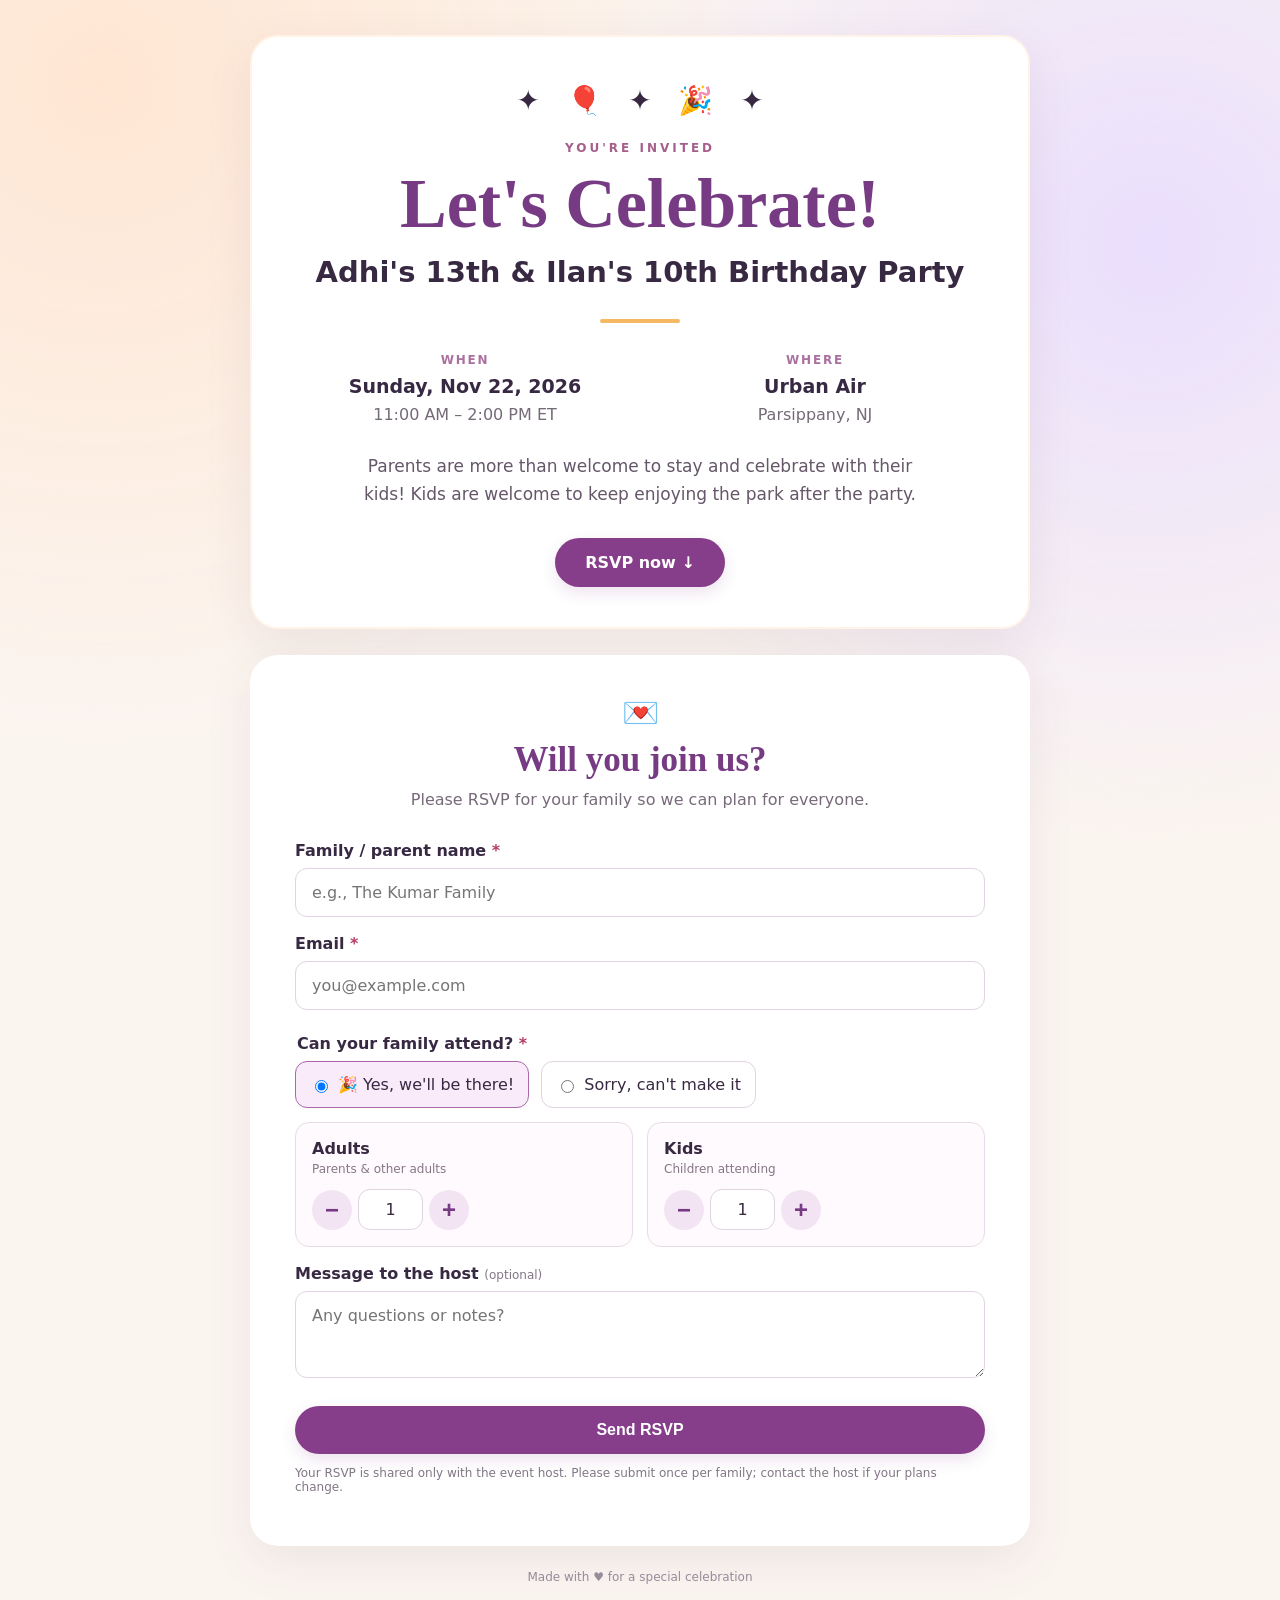
==== index.html @ 67646686 "Birthday invitation and RSVP page Co-Authored-By: Claude Opus 5.5 <noreply@anthropic.com>" ====
<!doctype html>
<html lang="en"><head><meta charset="utf-8"><meta name="viewport" content="width=device-width,initial-scale=1"><meta name="theme-color" content="#fbf5f0"><meta name="description" content="Join us for a birthday celebration! RSVP with adult and child headcounts."><title>You're Invited! 🎉</title><link rel="stylesheet" href="styles.css"></head>
<body><main class="shell"><section class="invite" aria-labelledby="headline"><div class="confetti" aria-hidden="true">✦ &nbsp; 🎈 &nbsp; ✦ &nbsp; 🎉 &nbsp; ✦</div><p class="eyebrow">YOU'RE INVITED</p><h1 id="headline">Let's Celebrate!</h1><p class="lead" id="partyName">A Birthday Party</p><div class="rule"></div><div class="facts"><div><span class="fact-label">WHEN</span><strong id="partyDate">Date coming soon</strong><span id="partyTime">11:00 AM – 1:00 PM ET</span></div><div><span class="fact-label">WHERE</span><strong id="partyVenue">Venue coming soon</strong><span id="partyAddress"></span></div></div><p class="welcome">Parents are more than welcome to stay and celebrate with their kids! Kids are welcome to keep enjoying the park after the party.</p><div class="actions"><a class="button" href="#rsvp">RSVP now ↓</a></div></section>
<section class="panel" id="rsvp" aria-labelledby="rsvpTitle"><div class="panel-heading"><span aria-hidden="true">💌</span><h2 id="rsvpTitle">Will you join us?</h2><p>Please RSVP for your family so we can plan for everyone.</p></div><div id="setupNotice" class="notice" hidden>The host is still setting up online RSVPs. Please check back soon.</div><form id="rsvpForm" novalidate><label for="family">Family / parent name <span class="required">*</span></label><input id="family" name="family" maxlength="100" autocomplete="name" placeholder="e.g., The Kumar Family" required><label for="email">Email <span class="required">*</span></label><input id="email" name="email" type="email" maxlength="254" autocomplete="email" placeholder="you@example.com" required><fieldset><legend>Can your family attend? <span class="required">*</span></legend><div class="choice-row"><label class="choice"><input type="radio" name="attending" value="yes" checked> 🎉 Yes, we'll be there!</label><label class="choice"><input type="radio" name="attending" value="no"> Sorry, can't make it</label></div></fieldset><div class="count-grid" id="counts"><div class="count-box"><label for="adults">Adults</label><p>Parents & other adults</p><div class="stepper"><button type="button" data-target="adults" data-change="-1" aria-label="Remove one adult">−</button><input id="adults" name="adults" type="number" min="0" max="30" step="1" value="1" inputmode="numeric" required><button type="button" data-target="adults" data-change="1" aria-label="Add one adult">+</button></div></div><div class="count-box"><label for="kids">Kids</label><p>Children attending</p><div class="stepper"><button type="button" data-target="kids" data-change="-1" aria-label="Remove one child">−</button><input id="kids" name="kids" type="number" min="0" max="30" step="1" value="1" inputmode="numeric" required><button type="button" data-target="kids" data-change="1" aria-label="Add one child">+</button></div></div></div><label for="note">Message to the host <span class="optional">(optional)</span></label><textarea id="note" name="note" rows="3" maxlength="500" placeholder="Any questions or notes?"></textarea><button class="button submit" id="submitBtn" type="submit">Send RSVP</button><div id="status" class="status" role="status" aria-live="polite"></div><p class="privacy">Your RSVP is shared only with the event host. Please submit once per family; contact the host if your plans change.</p></form><div id="success" class="success" hidden tabindex="-1"><div class="success-icon">🎉</div><h3>You're all set!</h3><p id="successMessage"></p><p class="fine">Need to change your response? Contact the host so they can update the guest list.</p></div></section><footer>Made with ♥ for a special celebration</footer></main><script src="config.js"></script><script src="app.js"></script></body></html>
---- styles.css ----
:root{font-family:ui-rounded,"Avenir Next",Avenir,system-ui,-apple-system,sans-serif;color:#382943;background:#fbf5f0;font-synthesis:none}*{box-sizing:border-box}html{scroll-behavior:smooth}body{margin:0;background:radial-gradient(circle at 8% 5%,#ffe6d3,transparent 34%),radial-gradient(circle at 90% 15%,#eadffd,transparent 33%),#fbf5f0}.shell{max-width:820px;margin:auto;padding:35px 20px 18px}.invite,.panel{box-shadow:0 16px 50px #4b235014;background:#fff;border-radius:28px}.invite{text-align:center;padding:47px 48px 40px;border:2px solid #fff4e7}.confetti{font-size:28px;margin-bottom:24px}.eyebrow{letter-spacing:.25em;font-weight:800;font-size:12px;color:#a65f8c}.invite h1{font-family:Georgia,serif;font-size:clamp(42px,7vw,70px);line-height:1.05;color:#773b84;margin:10px 0}.lead{font-size:clamp(22px,3vw,29px);font-weight:700;margin:14px 0}.rule{width:80px;height:4px;border-radius:10px;background:#f6b862;margin:30px auto}.facts{display:grid;grid-template-columns:1fr 1fr;gap:20px;margin-bottom:28px}.facts>div{display:flex;flex-direction:column;gap:8px;align-items:center}.fact-label{font-size:12px;letter-spacing:.15em;color:#aa709f;font-weight:800}.facts strong{font-size:19px}.facts span:last-child{color:#756a77}.welcome{max-width:570px;margin:22px auto 29px;font-size:17px;line-height:1.7;color:#655769}.button{display:inline-block;cursor:pointer;border:none;border-radius:100px;padding:15px 30px;background:#873e8a;color:#fff;text-decoration:none;font-weight:800;font-size:16px;box-shadow:0 6px 15px #873e8a24}.button:hover{background:#733277}.button:disabled{opacity:.6;cursor:wait}.panel{margin-top:26px;padding:40px 45px}.panel-heading{text-align:center;margin-bottom:32px}.panel-heading>span{font-size:30px}.panel h2{font-family:Georgia,serif;font-size:35px;color:#773b84;margin:10px 0}.panel-heading p{color:#776a79;margin:0}form>label,fieldset legend,.count-box label{display:block;font-weight:800;margin:17px 0 8px}input:not([type=radio]),textarea{font:inherit;color:inherit;width:100%;padding:14px 16px;border:1.5px solid #dfd4e0;border-radius:12px;background:#fff}input:focus-visible,textarea:focus-visible,button:focus-visible,a:focus-visible{outline:3px solid #df9cce;outline-offset:2px}fieldset{border:0;padding:0;margin:24px 0 14px}.choice-row{display:flex;flex-wrap:wrap;gap:12px}.choice{display:flex;align-items:center;gap:7px;border:1.5px solid #dfd4e0;padding:13px 14px;border-radius:12px;cursor:pointer}.choice:has(input:checked){background:#f9ebf9;border-color:#a968aa}.count-grid{display:grid;grid-template-columns:1fr 1fr;gap:14px}.count-box{border:1px solid #e8dbe8;background:#fffafd;border-radius:14px;padding:16px}.count-box label{margin:0 0 4px}.count-box p{margin:0 0 13px;color:#857686;font-size:12px}.stepper{display:flex;align-items:center;gap:6px}.stepper button{width:40px;height:40px;border-radius:50%;border:0;background:#f3e4f3;color:#773b84;font-weight:800;font-size:24px;cursor:pointer}.stepper input{width:65px!important;text-align:center;padding:10px 2px!important;-moz-appearance:textfield}.stepper input::-webkit-inner-spin-button,.stepper input::-webkit-outer-spin-button{-webkit-appearance:none;margin:0}.optional,.privacy,.fine{color:#827685;font-size:12px;font-weight:400}.required{color:#b33d63}.submit{width:100%;margin-top:24px}.status{margin-top:12px;text-align:center}.status.error{color:#a12046}.notice{background:#fff0d7;border-radius:12px;padding:14px;margin-bottom:20px}.success{text-align:center;padding:35px 8px}.success-icon{font-size:52px}.success h3{font-family:Georgia,serif;font-size:34px;color:#773b84}footer{text-align:center;color:#998a9a;font-size:12px;padding:24px}@media(max-width:580px){.shell{padding:12px}.invite{padding:33px 20px}.panel{padding:30px 21px}.facts{grid-template-columns:1fr;gap:24px}.count-grid{gap:8px}.count-box{padding:12px}.choice-row{flex-direction:column}.choice{width:100%}.panel h2{font-size:30px}}
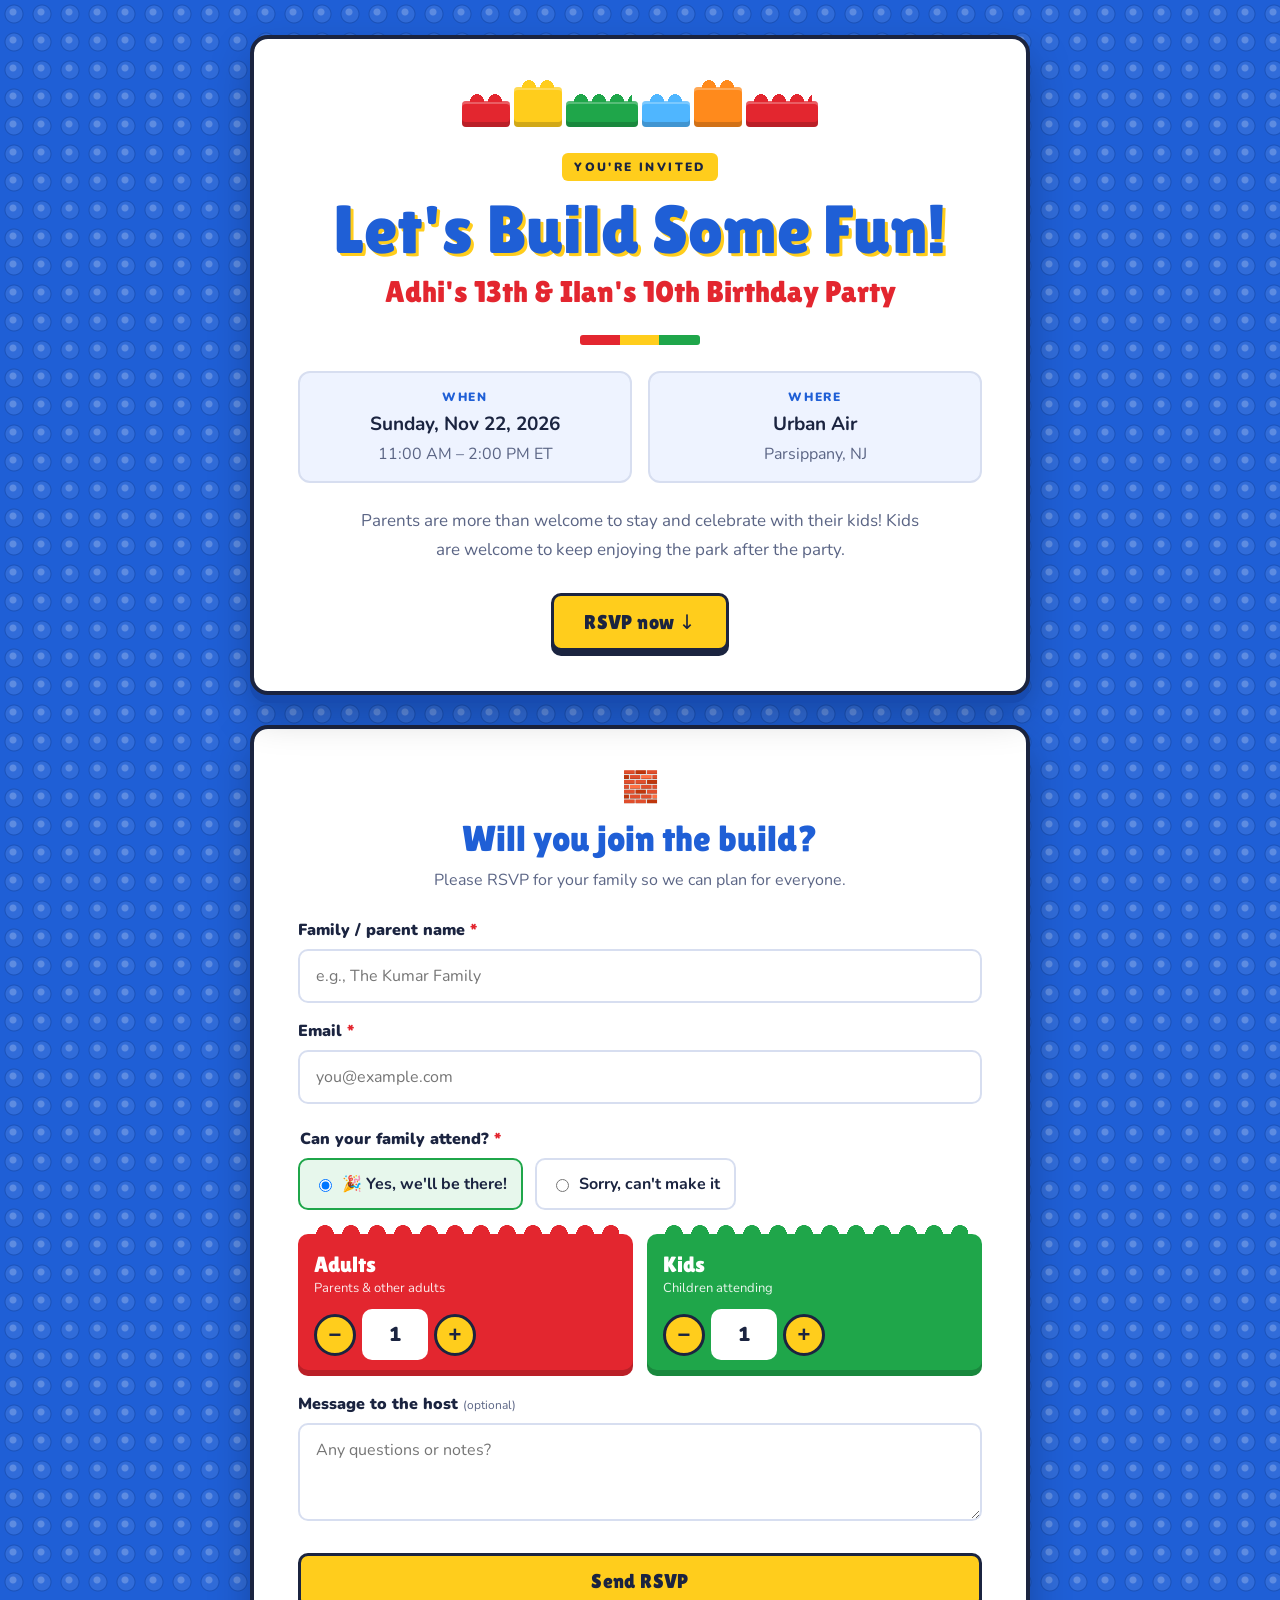
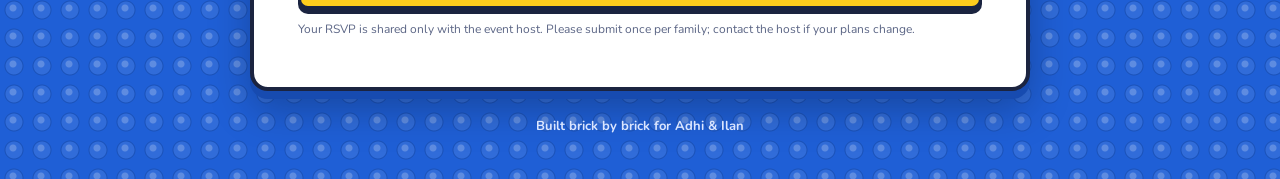
==== commit c1aefdde: "Blue building-brick theme Co-Authored-By: Claude Opus 5.5 <noreply@anthropic.com>" ====
--- a/index.html
+++ b/index.html
@@ -1,4 +1,4 @@
 <!doctype html>
-<html lang="en"><head><meta charset="utf-8"><meta name="viewport" content="width=device-width,initial-scale=1"><meta name="theme-color" content="#fbf5f0"><meta name="description" content="Join us for a birthday celebration! RSVP with adult and child headcounts."><title>You're Invited! 🎉</title><link rel="stylesheet" href="styles.css"></head>
-<body><main class="shell"><section class="invite" aria-labelledby="headline"><div class="confetti" aria-hidden="true">✦ &nbsp; 🎈 &nbsp; ✦ &nbsp; 🎉 &nbsp; ✦</div><p class="eyebrow">YOU'RE INVITED</p><h1 id="headline">Let's Celebrate!</h1><p class="lead" id="partyName">A Birthday Party</p><div class="rule"></div><div class="facts"><div><span class="fact-label">WHEN</span><strong id="partyDate">Date coming soon</strong><span id="partyTime">11:00 AM – 1:00 PM ET</span></div><div><span class="fact-label">WHERE</span><strong id="partyVenue">Venue coming soon</strong><span id="partyAddress"></span></div></div><p class="welcome">Parents are more than welcome to stay and celebrate with their kids! Kids are welcome to keep enjoying the park after the party.</p><div class="actions"><a class="button" href="#rsvp">RSVP now ↓</a></div></section>
-<section class="panel" id="rsvp" aria-labelledby="rsvpTitle"><div class="panel-heading"><span aria-hidden="true">💌</span><h2 id="rsvpTitle">Will you join us?</h2><p>Please RSVP for your family so we can plan for everyone.</p></div><div id="setupNotice" class="notice" hidden>The host is still setting up online RSVPs. Please check back soon.</div><form id="rsvpForm" novalidate><label for="family">Family / parent name <span class="required">*</span></label><input id="family" name="family" maxlength="100" autocomplete="name" placeholder="e.g., The Kumar Family" required><label for="email">Email <span class="required">*</span></label><input id="email" name="email" type="email" maxlength="254" autocomplete="email" placeholder="you@example.com" required><fieldset><legend>Can your family attend? <span class="required">*</span></legend><div class="choice-row"><label class="choice"><input type="radio" name="attending" value="yes" checked> 🎉 Yes, we'll be there!</label><label class="choice"><input type="radio" name="attending" value="no"> Sorry, can't make it</label></div></fieldset><div class="count-grid" id="counts"><div class="count-box"><label for="adults">Adults</label><p>Parents & other adults</p><div class="stepper"><button type="button" data-target="adults" data-change="-1" aria-label="Remove one adult">−</button><input id="adults" name="adults" type="number" min="0" max="30" step="1" value="1" inputmode="numeric" required><button type="button" data-target="adults" data-change="1" aria-label="Add one adult">+</button></div></div><div class="count-box"><label for="kids">Kids</label><p>Children attending</p><div class="stepper"><button type="button" data-target="kids" data-change="-1" aria-label="Remove one child">−</button><input id="kids" name="kids" type="number" min="0" max="30" step="1" value="1" inputmode="numeric" required><button type="button" data-target="kids" data-change="1" aria-label="Add one child">+</button></div></div></div><label for="note">Message to the host <span class="optional">(optional)</span></label><textarea id="note" name="note" rows="3" maxlength="500" placeholder="Any questions or notes?"></textarea><button class="button submit" id="submitBtn" type="submit">Send RSVP</button><div id="status" class="status" role="status" aria-live="polite"></div><p class="privacy">Your RSVP is shared only with the event host. Please submit once per family; contact the host if your plans change.</p></form><div id="success" class="success" hidden tabindex="-1"><div class="success-icon">🎉</div><h3>You're all set!</h3><p id="successMessage"></p><p class="fine">Need to change your response? Contact the host so they can update the guest list.</p></div></section><footer>Made with ♥ for a special celebration</footer></main><script src="config.js"></script><script src="app.js"></script></body></html>
+<html lang="en"><head><meta charset="utf-8"><meta name="viewport" content="width=device-width,initial-scale=1"><meta name="theme-color" content="#1f5fd6"><link rel="preconnect" href="https://fonts.googleapis.com"><link rel="preconnect" href="https://fonts.gstatic.com" crossorigin><link rel="stylesheet" href="https://fonts.googleapis.com/css2?family=Lilita+One&family=Nunito:wght@400;700;900&display=swap"><meta name="description" content="Join us for a birthday celebration! RSVP with adult and child headcounts."><title>You're Invited! 🎉</title><link rel="stylesheet" href="styles.css"></head>
+<body><main class="shell"><section class="invite" aria-labelledby="headline"><div class="bricks" aria-hidden="true"><span class="brick red"></span><span class="brick yellow tall"></span><span class="brick green wide"></span><span class="brick blue"></span><span class="brick orange tall"></span><span class="brick red wide"></span></div><p class="eyebrow">YOU'RE INVITED</p><h1 id="headline">Let's Build Some Fun!</h1><p class="lead" id="partyName">A Birthday Party</p><div class="rule"></div><div class="facts"><div><span class="fact-label">WHEN</span><strong id="partyDate">Date coming soon</strong><span id="partyTime">11:00 AM – 1:00 PM ET</span></div><div><span class="fact-label">WHERE</span><strong id="partyVenue">Venue coming soon</strong><span id="partyAddress"></span></div></div><p class="welcome">Parents are more than welcome to stay and celebrate with their kids! Kids are welcome to keep enjoying the park after the party.</p><div class="actions"><a class="button" href="#rsvp">RSVP now ↓</a></div></section>
+<section class="panel" id="rsvp" aria-labelledby="rsvpTitle"><div class="panel-heading"><span aria-hidden="true">🧱</span><h2 id="rsvpTitle">Will you join the build?</h2><p>Please RSVP for your family so we can plan for everyone.</p></div><div id="setupNotice" class="notice" hidden>The host is still setting up online RSVPs. Please check back soon.</div><form id="rsvpForm" novalidate><label for="family">Family / parent name <span class="required">*</span></label><input id="family" name="family" maxlength="100" autocomplete="name" placeholder="e.g., The Kumar Family" required><label for="email">Email <span class="required">*</span></label><input id="email" name="email" type="email" maxlength="254" autocomplete="email" placeholder="you@example.com" required><fieldset><legend>Can your family attend? <span class="required">*</span></legend><div class="choice-row"><label class="choice"><input type="radio" name="attending" value="yes" checked> 🎉 Yes, we'll be there!</label><label class="choice"><input type="radio" name="attending" value="no"> Sorry, can't make it</label></div></fieldset><div class="count-grid" id="counts"><div class="count-box"><label for="adults">Adults</label><p>Parents & other adults</p><div class="stepper"><button type="button" data-target="adults" data-change="-1" aria-label="Remove one adult">−</button><input id="adults" name="adults" type="number" min="0" max="30" step="1" value="1" inputmode="numeric" required><button type="button" data-target="adults" data-change="1" aria-label="Add one adult">+</button></div></div><div class="count-box"><label for="kids">Kids</label><p>Children attending</p><div class="stepper"><button type="button" data-target="kids" data-change="-1" aria-label="Remove one child">−</button><input id="kids" name="kids" type="number" min="0" max="30" step="1" value="1" inputmode="numeric" required><button type="button" data-target="kids" data-change="1" aria-label="Add one child">+</button></div></div></div><label for="note">Message to the host <span class="optional">(optional)</span></label><textarea id="note" name="note" rows="3" maxlength="500" placeholder="Any questions or notes?"></textarea><button class="button submit" id="submitBtn" type="submit">Send RSVP</button><div id="status" class="status" role="status" aria-live="polite"></div><p class="privacy">Your RSVP is shared only with the event host. Please submit once per family; contact the host if your plans change.</p></form><div id="success" class="success" hidden tabindex="-1"><div class="success-icon">🎉</div><h3>You're all set!</h3><p id="successMessage"></p><p class="fine">Need to change your response? Contact the host so they can update the guest list.</p></div></section><footer>Built brick by brick for Adhi &amp; Ilan</footer></main><script src="config.js"></script><script src="app.js"></script></body></html>
--- a/styles.css
+++ b/styles.css
@@ -1 +1,114 @@
-:root{font-family:ui-rounded,"Avenir Next",Avenir,system-ui,-apple-system,sans-serif;color:#382943;background:#fbf5f0;font-synthesis:none}*{box-sizing:border-box}html{scroll-behavior:smooth}body{margin:0;background:radial-gradient(circle at 8% 5%,#ffe6d3,transparent 34%),radial-gradient(circle at 90% 15%,#eadffd,transparent 33%),#fbf5f0}.shell{max-width:820px;margin:auto;padding:35px 20px 18px}.invite,.panel{box-shadow:0 16px 50px #4b235014;background:#fff;border-radius:28px}.invite{text-align:center;padding:47px 48px 40px;border:2px solid #fff4e7}.confetti{font-size:28px;margin-bottom:24px}.eyebrow{letter-spacing:.25em;font-weight:800;font-size:12px;color:#a65f8c}.invite h1{font-family:Georgia,serif;font-size:clamp(42px,7vw,70px);line-height:1.05;color:#773b84;margin:10px 0}.lead{font-size:clamp(22px,3vw,29px);font-weight:700;margin:14px 0}.rule{width:80px;height:4px;border-radius:10px;background:#f6b862;margin:30px auto}.facts{display:grid;grid-template-columns:1fr 1fr;gap:20px;margin-bottom:28px}.facts>div{display:flex;flex-direction:column;gap:8px;align-items:center}.fact-label{font-size:12px;letter-spacing:.15em;color:#aa709f;font-weight:800}.facts strong{font-size:19px}.facts span:last-child{color:#756a77}.welcome{max-width:570px;margin:22px auto 29px;font-size:17px;line-height:1.7;color:#655769}.button{display:inline-block;cursor:pointer;border:none;border-radius:100px;padding:15px 30px;background:#873e8a;color:#fff;text-decoration:none;font-weight:800;font-size:16px;box-shadow:0 6px 15px #873e8a24}.button:hover{background:#733277}.button:disabled{opacity:.6;cursor:wait}.panel{margin-top:26px;padding:40px 45px}.panel-heading{text-align:center;margin-bottom:32px}.panel-heading>span{font-size:30px}.panel h2{font-family:Georgia,serif;font-size:35px;color:#773b84;margin:10px 0}.panel-heading p{color:#776a79;margin:0}form>label,fieldset legend,.count-box label{display:block;font-weight:800;margin:17px 0 8px}input:not([type=radio]),textarea{font:inherit;color:inherit;width:100%;padding:14px 16px;border:1.5px solid #dfd4e0;border-radius:12px;background:#fff}input:focus-visible,textarea:focus-visible,button:focus-visible,a:focus-visible{outline:3px solid #df9cce;outline-offset:2px}fieldset{border:0;padding:0;margin:24px 0 14px}.choice-row{display:flex;flex-wrap:wrap;gap:12px}.choice{display:flex;align-items:center;gap:7px;border:1.5px solid #dfd4e0;padding:13px 14px;border-radius:12px;cursor:pointer}.choice:has(input:checked){background:#f9ebf9;border-color:#a968aa}.count-grid{display:grid;grid-template-columns:1fr 1fr;gap:14px}.count-box{border:1px solid #e8dbe8;background:#fffafd;border-radius:14px;padding:16px}.count-box label{margin:0 0 4px}.count-box p{margin:0 0 13px;color:#857686;font-size:12px}.stepper{display:flex;align-items:center;gap:6px}.stepper button{width:40px;height:40px;border-radius:50%;border:0;background:#f3e4f3;color:#773b84;font-weight:800;font-size:24px;cursor:pointer}.stepper input{width:65px!important;text-align:center;padding:10px 2px!important;-moz-appearance:textfield}.stepper input::-webkit-inner-spin-button,.stepper input::-webkit-outer-spin-button{-webkit-appearance:none;margin:0}.optional,.privacy,.fine{color:#827685;font-size:12px;font-weight:400}.required{color:#b33d63}.submit{width:100%;margin-top:24px}.status{margin-top:12px;text-align:center}.status.error{color:#a12046}.notice{background:#fff0d7;border-radius:12px;padding:14px;margin-bottom:20px}.success{text-align:center;padding:35px 8px}.success-icon{font-size:52px}.success h3{font-family:Georgia,serif;font-size:34px;color:#773b84}footer{text-align:center;color:#998a9a;font-size:12px;padding:24px}@media(max-width:580px){.shell{padding:12px}.invite{padding:33px 20px}.panel{padding:30px 21px}.facts{grid-template-columns:1fr;gap:24px}.count-grid{gap:8px}.count-box{padding:12px}.choice-row{flex-direction:column}.choice{width:100%}.panel h2{font-size:30px}}
+/* Building-brick theme: blue stud baseplate background, white cards, primary-color bricks. */
+:root{
+  --plate:#1f5fd6;--plate-dark:#174bb0;
+  --red:#e3262f;--yellow:#ffcd1c;--green:#1fa64a;--orange:#ff8a1c;--sky:#4fb6ff;
+  --ink:#1b2440;--muted:#5b6585;--line:#d7def0;--card:#fff;
+  --display:"Lilita One","Arial Rounded MT Bold",ui-rounded,system-ui,sans-serif;
+  --body:"Nunito",ui-rounded,"Avenir Next",system-ui,-apple-system,sans-serif;
+  font-family:var(--body);color:var(--ink);background:var(--plate);font-synthesis:none
+}
+*{box-sizing:border-box}
+html{scroll-behavior:smooth}
+body{
+  margin:0;min-height:100vh;
+  background-color:var(--plate);
+  /* baseplate studs: highlight + shadow ring */
+  background-image:
+    radial-gradient(circle at 13px 12px,rgba(255,255,255,.22) 0 3px,transparent 4px),
+    radial-gradient(circle at 14px 14px,rgba(255,255,255,.08) 0 8px,rgba(0,0,0,.14) 9px,transparent 10px);
+  background-size:28px 28px
+}
+.shell{max-width:820px;margin:auto;padding:35px 20px 18px}
+
+/* cards */
+.invite,.panel{background:var(--card);border-radius:18px;border:4px solid var(--ink);box-shadow:0 8px 0 var(--plate-dark),0 18px 40px rgba(0,0,0,.25)}
+.invite{text-align:center;padding:40px 44px 40px;position:relative}
+
+/* brick row */
+.bricks{display:flex;justify-content:center;align-items:flex-end;gap:4px;margin:8px 0 26px;flex-wrap:wrap}
+.brick{--c:var(--red);position:relative;display:inline-block;width:48px;height:26px;background:var(--c);border-radius:4px;box-shadow:inset 0 -5px 0 rgba(0,0,0,.18),inset 0 3px 0 rgba(255,255,255,.25)}
+.brick::before{content:"";position:absolute;left:6px;right:6px;top:-7px;height:8px;
+  background:radial-gradient(ellipse 7px 8px at 50% 100%,var(--c) 98%,transparent) 0 0/18px 8px repeat-x}
+.brick.wide{width:72px}
+.brick.tall{height:40px}
+.brick.red{--c:var(--red)}.brick.yellow{--c:var(--yellow)}.brick.green{--c:var(--green)}.brick.orange{--c:var(--orange)}.brick.blue{--c:var(--sky)}
+.bricks .brick:nth-child(odd){animation:bob 2.4s ease-in-out infinite}
+.bricks .brick:nth-child(even){animation:bob 2.4s ease-in-out .6s infinite}
+@keyframes bob{50%{transform:translateY(-4px)}}
+
+.eyebrow{display:inline-block;letter-spacing:.2em;font-weight:900;font-size:12px;color:var(--ink);background:var(--yellow);padding:6px 12px;border-radius:6px;margin:0}
+.invite h1{font-family:var(--display);font-weight:400;font-size:clamp(40px,8vw,68px);line-height:1.02;color:var(--plate);margin:14px 0 6px;text-wrap:balance;text-shadow:3px 3px 0 var(--yellow)}
+.lead{font-family:var(--display);font-weight:400;font-size:clamp(22px,3.4vw,30px);color:var(--red);margin:10px 0;text-wrap:balance}
+.rule{width:120px;height:10px;border-radius:3px;margin:26px auto;background:linear-gradient(90deg,var(--red) 0 33%,var(--yellow) 33% 66%,var(--green) 66%)}
+
+.facts{display:grid;grid-template-columns:1fr 1fr;gap:16px;margin-bottom:24px}
+.facts>div{display:flex;flex-direction:column;gap:6px;align-items:center;padding:16px;border-radius:12px;background:#eef3ff;border:2px solid var(--line)}
+.fact-label{font-size:12px;letter-spacing:.15em;color:var(--plate);font-weight:900}
+.facts strong{font-size:19px}
+.facts span:last-child{color:var(--muted)}
+.welcome{max-width:570px;margin:20px auto 28px;font-size:17px;line-height:1.7;color:var(--muted)}
+
+/* buttons: a yellow brick with studs */
+.button{position:relative;display:inline-block;cursor:pointer;border:3px solid var(--ink);border-radius:10px;padding:14px 30px;background:var(--yellow);color:var(--ink);text-decoration:none;font-family:var(--display);font-weight:400;font-size:20px;letter-spacing:.02em;box-shadow:0 5px 0 var(--ink);transition:transform .08s,box-shadow .08s}
+.button:hover{background:#ffd84a}
+.button:active{transform:translateY(4px);box-shadow:0 1px 0 var(--ink)}
+.button:disabled{opacity:.6;cursor:wait}
+
+.panel{margin-top:30px;padding:38px 44px}
+.panel-heading{text-align:center;margin-bottom:28px}
+.panel-heading>span{font-size:30px}
+.panel h2{font-family:var(--display);font-weight:400;font-size:36px;color:var(--plate);margin:10px 0}
+.panel-heading p{color:var(--muted);margin:0}
+
+form>label,fieldset legend,.count-box label{display:block;font-weight:900;margin:17px 0 8px}
+input:not([type=radio]),textarea{font:inherit;color:inherit;width:100%;padding:14px 16px;border:2px solid var(--line);border-radius:10px;background:#fff}
+input:not([type=radio]):focus,textarea:focus{border-color:var(--plate)}
+input:focus-visible,textarea:focus-visible,button:focus-visible,a:focus-visible{outline:3px solid var(--orange);outline-offset:2px}
+fieldset{border:0;padding:0;margin:24px 0 14px}
+.choice-row{display:flex;flex-wrap:wrap;gap:12px}
+.choice{display:flex;align-items:center;gap:7px;border:2px solid var(--line);padding:13px 14px;border-radius:10px;cursor:pointer;font-weight:700}
+.choice:has(input:checked){background:#e7f7ec;border-color:var(--green)}
+
+/* headcounts as two bricks */
+.count-grid{display:grid;grid-template-columns:1fr 1fr;gap:14px;margin-top:6px}
+.count-box{position:relative;border-radius:10px;padding:18px 16px 16px;color:#fff;margin-top:10px;box-shadow:inset 0 -6px 0 rgba(0,0,0,.18)}
+.count-box::before{content:"";position:absolute;left:14px;right:14px;top:-9px;height:10px;background:radial-gradient(ellipse 9px 10px at 50% 100%,var(--c) 98%,transparent) 0 0/26px 10px repeat-x}
+.count-box:nth-child(1){--c:var(--red);background:var(--red)}
+.count-box:nth-child(2){--c:var(--green);background:var(--green)}
+.count-box label{margin:0 0 2px;font-family:var(--display);font-weight:400;font-size:22px}
+.count-box p{margin:0 0 12px;font-size:13px;opacity:.9}
+.stepper{display:flex;align-items:center;gap:6px}
+.stepper button{width:42px;height:42px;border-radius:50%;border:3px solid var(--ink);background:var(--yellow);color:var(--ink);font-weight:900;font-size:22px;line-height:1;cursor:pointer}
+.stepper input{width:66px!important;color:var(--ink);text-align:center;padding:10px 2px!important;font-weight:900;font-size:20px!important;border-color:transparent!important;-moz-appearance:textfield}
+.stepper input::-webkit-inner-spin-button,.stepper input::-webkit-outer-spin-button{-webkit-appearance:none;margin:0}
+
+.optional,.privacy,.fine{color:var(--muted);font-size:12px;font-weight:400}
+.required{color:var(--red)}
+.submit{width:100%;margin-top:26px}
+.status{margin-top:12px;text-align:center;font-weight:700}
+.status.error{color:#b3121b}
+.notice{background:#fff4c7;border:2px solid var(--yellow);border-radius:10px;padding:14px;margin-bottom:20px}
+.success{text-align:center;padding:30px 8px}
+.success-icon{font-size:52px}
+.success h3{font-family:var(--display);font-weight:400;font-size:36px;color:var(--green);margin:10px 0}
+footer{text-align:center;color:#dbe6ff;font-size:13px;font-weight:700;padding:26px}
+
+@media(max-width:580px){
+  .shell{padding:14px}
+  .invite{padding:30px 18px}
+  .panel{padding:30px 18px}
+  .facts{grid-template-columns:1fr;gap:12px}
+  .count-grid{gap:10px}
+  .count-box{padding:16px 10px 12px}
+  .stepper button{width:36px;height:36px}
+  .stepper input{width:52px!important}
+  .choice-row{flex-direction:column}
+  .choice{width:100%}
+  .panel h2{font-size:30px}
+  .brick{width:38px}.brick.wide{width:56px}
+}
+@media(prefers-reduced-motion:reduce){
+  .bricks .brick{animation:none!important}
+  html{scroll-behavior:auto}
+  .button{transition:none}
+}
